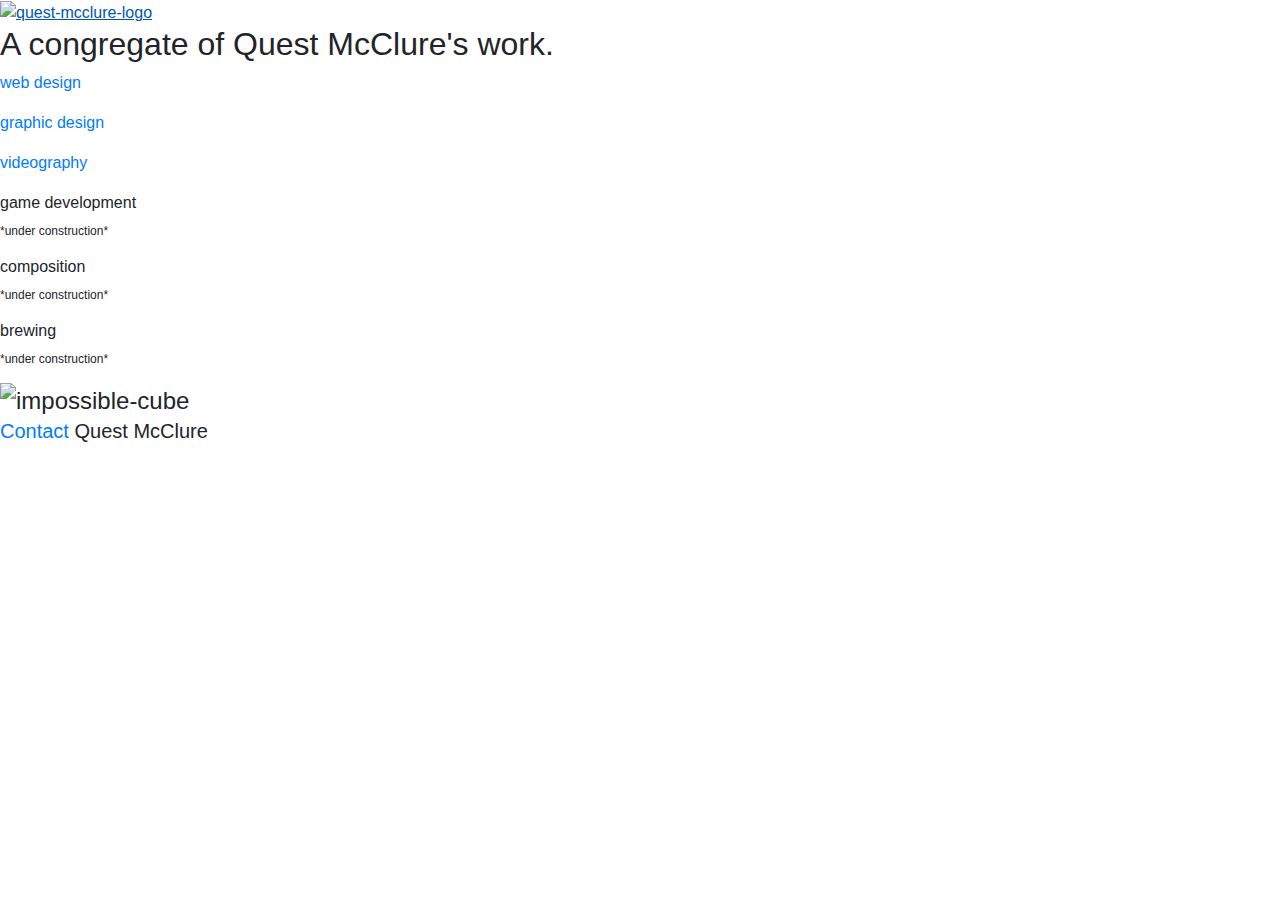
==== index.html @ a80ad76c "Quest McClure Website" ====
<!DOCTYPE html>
<html lang="en" dir="ltr">

<head>
  <meta charset="utf-8">
  <title>Quest McClure</title>
</head>
<link rel="stylesheet" href="https://stackpath.bootstrapcdn.com/bootstrap/4.3.1/css/bootstrap.min.css" integrity="sha384-ggOyR0iXCbMQv3Xipma34MD+dH/1fQ784/j6cY/iJTQUOhcWr7x9JvoRxT2MZw1T" crossorigin="anonymous">
<script src="https://stackpath.bootstrapcdn.com/bootstrap/4.3.1/js/bootstrap.min.js" integrity="sha384-JjSmVgyd0p3pXB1rRibZUAYoIIy6OrQ6VrjIEaFf/nJGzIxFDsf4x0xIM+B07jRM" crossorigin="anonymous"></script>
<link rel="stylesheet" href="D:\Web Development\Quest_McClure-Website\styles.css">
<link rel="icon" href="D:\Web Development\CSS - My Site\favicon.ico">
<link href="https://fonts.googleapis.com/css?family=Nunito:200,200i,300,300i,400&display=swap" rel="stylesheet">

<header>
  <div class="container-header">
    <a class="fancy-link" href="D:\Web Development\Quest_McClure-Website\index.html"> <img class="logo" src="D:\Web Development\Quest_McClure-Website\Media\Quest_logo_red.svg" alt="quest-mcclure-logo"></a>


  </div>
</header>

<body>
  <div class="page-title">
    <h2>A congregate of Quest McClure's work. </h2>

  </div>

  <div class="container-body">
    <p class="web-design col-xs-2"><a class="fancy-link" href="D:\Web Development\Quest_McClure-Website\Web Design\web-design-index.html">web design</a>
    </p>
    <p class="graphic-design col-xs-2"><a class="fancy-link" href="D:\Web Development\Quest McClure\graphic-design\graphic-design.html">graphic design</a>
    </p>
    <p class="videography col-xs-2"><a class="fancy-link" href="D:\Web Development\Quest McClure\videography\videography.html">videography</a>
    </p>
    <p class="game-development col-xs-2">game development<sub class="under-construction"><br>*under construction*</sub>
    </p>
    <p class="composition col-xs-2">composition<sub class="under-construction"><br>*under construction*</sub>
    </p>
    <p class="brewing col-xs-2">brewing<sub class="under-construction"><br>*under construction*</sub>
    </p>


    <img class="impossible-cube fa fa-circle-o-notch fa-spin" id="svgspin" style="font-size:24px" src="D:\Web Development\Quest_McClure-Website\Media\ImpCube.svg" alt="impossible-cube">



  </div>
</body>
<footer>
  <h5>
    <a class="fancy-link" href="mailto:waspdancer@protonmail.com">Contact</a> Quest McClure
  </h5>
</footer>
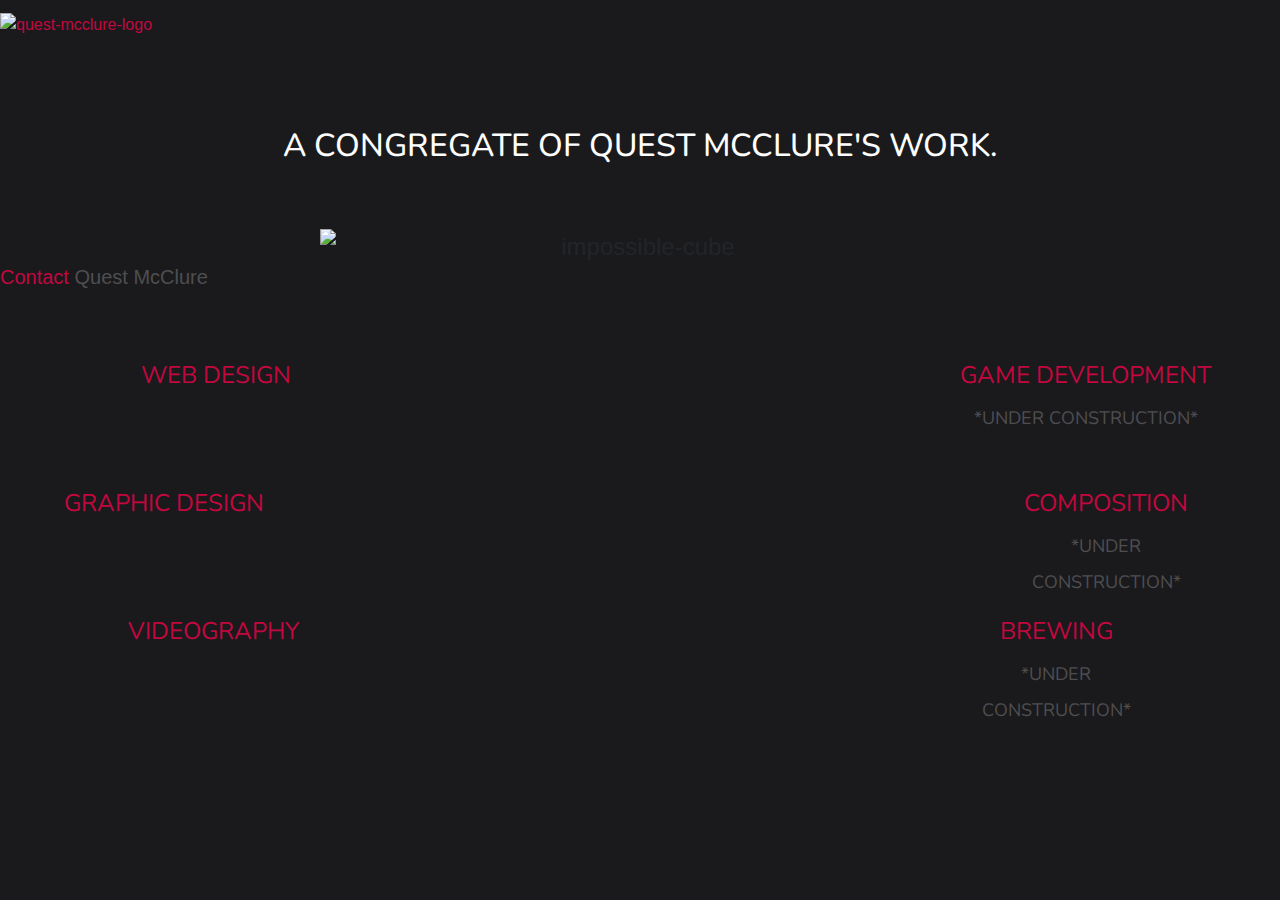
==== commit f35b01ea: "Update index.html" ====
--- a/index.html
+++ b/index.html
@@ -7,8 +7,8 @@
 </head>
 <link rel="stylesheet" href="https://stackpath.bootstrapcdn.com/bootstrap/4.3.1/css/bootstrap.min.css" integrity="sha384-ggOyR0iXCbMQv3Xipma34MD+dH/1fQ784/j6cY/iJTQUOhcWr7x9JvoRxT2MZw1T" crossorigin="anonymous">
 <script src="https://stackpath.bootstrapcdn.com/bootstrap/4.3.1/js/bootstrap.min.js" integrity="sha384-JjSmVgyd0p3pXB1rRibZUAYoIIy6OrQ6VrjIEaFf/nJGzIxFDsf4x0xIM+B07jRM" crossorigin="anonymous"></script>
-<link rel="stylesheet" href="D:\Web Development\Quest_McClure-Website\styles.css">
-<link rel="icon" href="D:\Web Development\CSS - My Site\favicon.ico">
+<link rel="stylesheet" href="\styles.css">
+<link rel="icon" href="D:\Web Development\Quest McClure\Media\favicon.ico">
 <link href="https://fonts.googleapis.com/css?family=Nunito:200,200i,300,300i,400&display=swap" rel="stylesheet">
 
 <header>
@@ -26,7 +26,7 @@
   </div>
 
   <div class="container-body">
-    <p class="web-design col-xs-2"><a class="fancy-link" href="D:\Web Development\Quest_McClure-Website\Web Design\web-design-index.html">web design</a>
+    <p class="web-design col-xs-2"><a class="fancy-link" href="D:\Web Development\Quest McClure\web-design\web-design.html">web design</a>
     </p>
     <p class="graphic-design col-xs-2"><a class="fancy-link" href="D:\Web Development\Quest McClure\graphic-design\graphic-design.html">graphic design</a>
     </p>
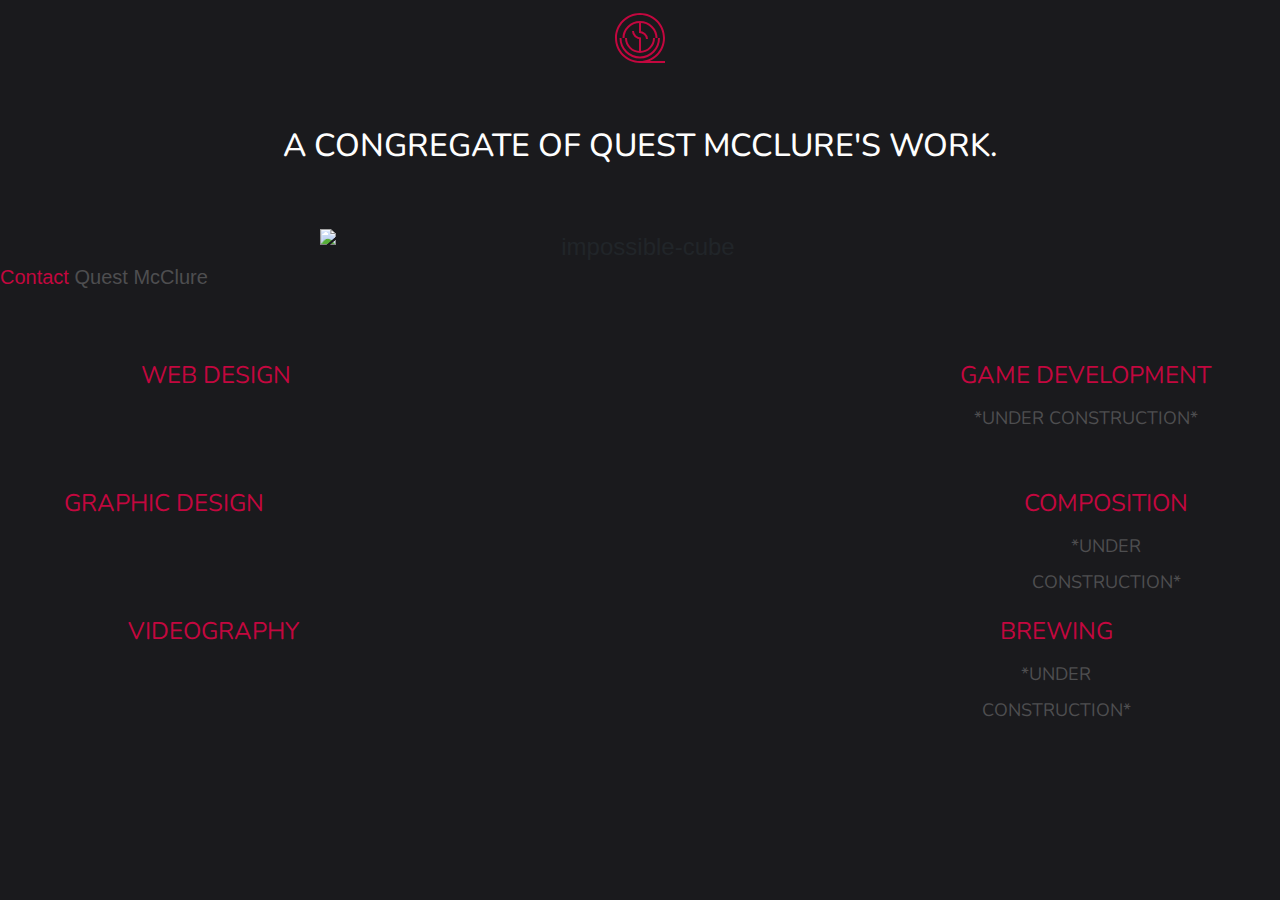
==== commit 07ae0e01: "Update index.html" ====
--- a/index.html
+++ b/index.html
@@ -8,12 +8,12 @@
 <link rel="stylesheet" href="https://stackpath.bootstrapcdn.com/bootstrap/4.3.1/css/bootstrap.min.css" integrity="sha384-ggOyR0iXCbMQv3Xipma34MD+dH/1fQ784/j6cY/iJTQUOhcWr7x9JvoRxT2MZw1T" crossorigin="anonymous">
 <script src="https://stackpath.bootstrapcdn.com/bootstrap/4.3.1/js/bootstrap.min.js" integrity="sha384-JjSmVgyd0p3pXB1rRibZUAYoIIy6OrQ6VrjIEaFf/nJGzIxFDsf4x0xIM+B07jRM" crossorigin="anonymous"></script>
 <link rel="stylesheet" href="\styles.css">
-<link rel="icon" href="D:\Web Development\Quest McClure\Media\favicon.ico">
+<link rel="icon" href="\favicon.ico">
 <link href="https://fonts.googleapis.com/css?family=Nunito:200,200i,300,300i,400&display=swap" rel="stylesheet">
 
 <header>
   <div class="container-header">
-    <a class="fancy-link" href="D:\Web Development\Quest_McClure-Website\index.html"> <img class="logo" src="D:\Web Development\Quest_McClure-Website\Media\Quest_logo_red.svg" alt="quest-mcclure-logo"></a>
+    <a class="fancy-link" href="\index.html"> <img class="logo" src="\Media\Quest_logo_red.svg" alt="quest-mcclure-logo"></a>
 
 
   </div>
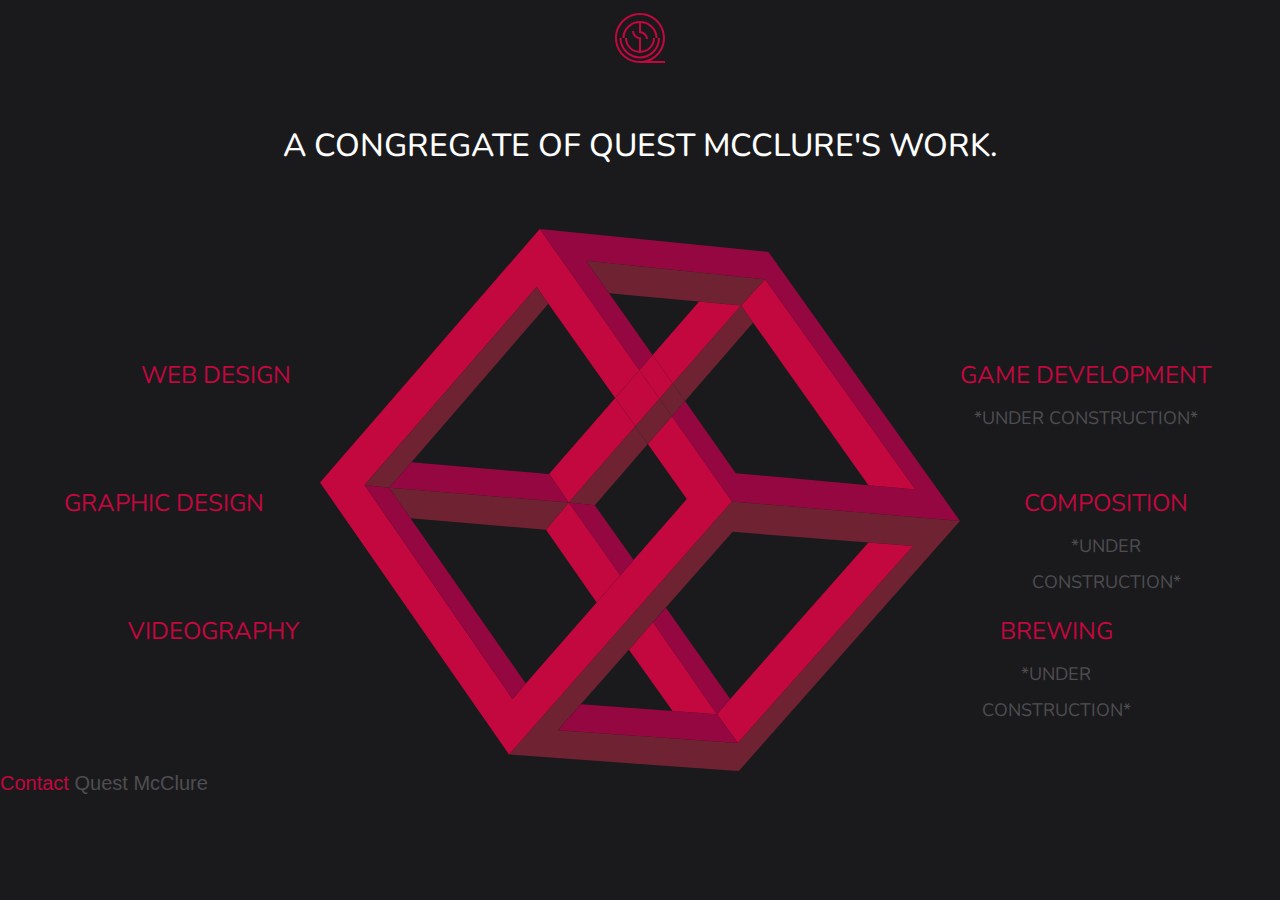
==== commit 02711d4b: "Update index.html" ====
--- a/index.html
+++ b/index.html
@@ -26,11 +26,11 @@
   </div>
 
   <div class="container-body">
-    <p class="web-design col-xs-2"><a class="fancy-link" href="D:\Web Development\Quest McClure\web-design\web-design.html">web design</a>
+    <p class="web-design col-xs-2"><a class="fancy-link" href="\web-design.html">web design</a>
     </p>
-    <p class="graphic-design col-xs-2"><a class="fancy-link" href="D:\Web Development\Quest McClure\graphic-design\graphic-design.html">graphic design</a>
+    <p class="graphic-design col-xs-2"><a class="fancy-link" href="\graphic-design\graphic-design.html">graphic design</a>
     </p>
-    <p class="videography col-xs-2"><a class="fancy-link" href="D:\Web Development\Quest McClure\videography\videography.html">videography</a>
+    <p class="videography col-xs-2"><a class="fancy-link" href="\videography\videography.html">videography</a>
     </p>
     <p class="game-development col-xs-2">game development<sub class="under-construction"><br>*under construction*</sub>
     </p>
@@ -40,7 +40,7 @@
     </p>
 
 
-    <img class="impossible-cube fa fa-circle-o-notch fa-spin" id="svgspin" style="font-size:24px" src="D:\Web Development\Quest_McClure-Website\Media\ImpCube.svg" alt="impossible-cube">
+    <img class="impossible-cube fa fa-circle-o-notch fa-spin" id="svgspin" style="font-size:24px" src="\Media\ImpCube.svg" alt="impossible-cube">
 
 
 
